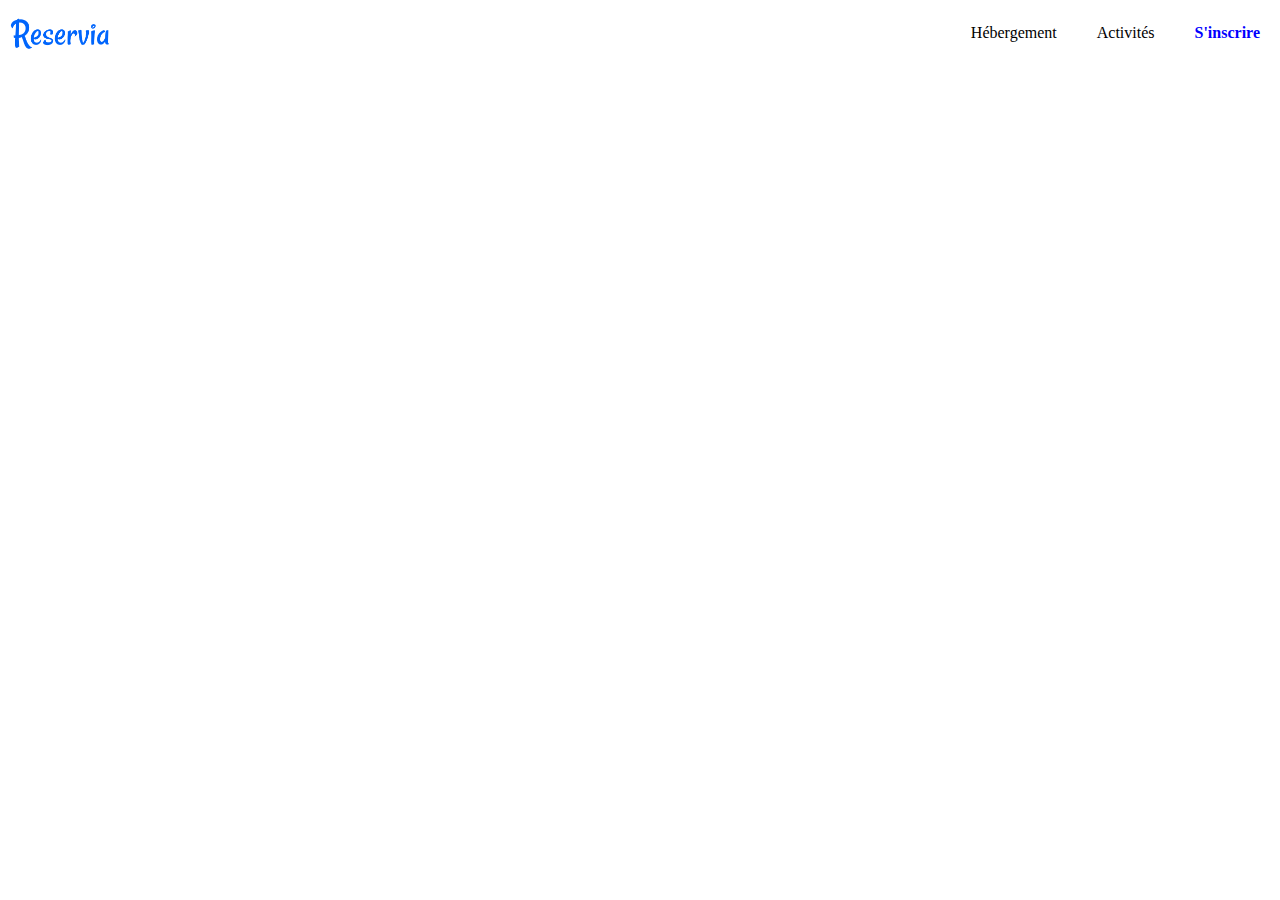
==== reservia.html @ b4c1971b "bandeau haut fait" ====
<!DOCTYPE html>
<html lang="en">
<head>
    <meta charset="UTF-8">
    <meta name="viewport" content="width=device-width, initial-scale=1.0">
    <title>Document</title>
    <link rel="stylesheet" href="reservia.css">
</head>
<body>
    <main>
        <header>
            <div id="bandeau">
                <img src="reservia_logo.png" alt="logo de reservia">
                <div>
                    <nav>
                        <ul>    
                            <li><a href="#hebergement">Hébergement</a></li>
                            <li><a href="#activite">Activités</a></li>
                            <li>S'inscrire</li>
                        </ul>
                    </nav>
                </div>
            </div>
        </header>
        <section id="hebergement">

        </section>
        <section id="activite">

        </section>
        <footer>

        </footer>
    </main>
</body>
</html>
---- reservia.css ----
body{
    padding: 0;
    margin:0;

}
#bandeau{
    display: flex;
    justify-content: space-between;
    align-items: center;
    padding: 0;
    margin: 0;
}
#bandeau img{
    padding: 10px;
    width: 100px;
    height: fit-content;
    
}
li a {
    text-decoration: none;
    color: black;
    font-weight:200;
    
}
#bandeau div nav ul{
    list-style-type: none;
    display: flex;
    color: blue;
    font-weight: bold;
    height: fit-content;
    padding: 0;
    margin: 0;
}
#bandeau div nav ul li:hover{
    border-top:2px blue solid 
    
}
li{
    padding: 20px;
}

div{
    padding: 0;
    margin: 0;
}
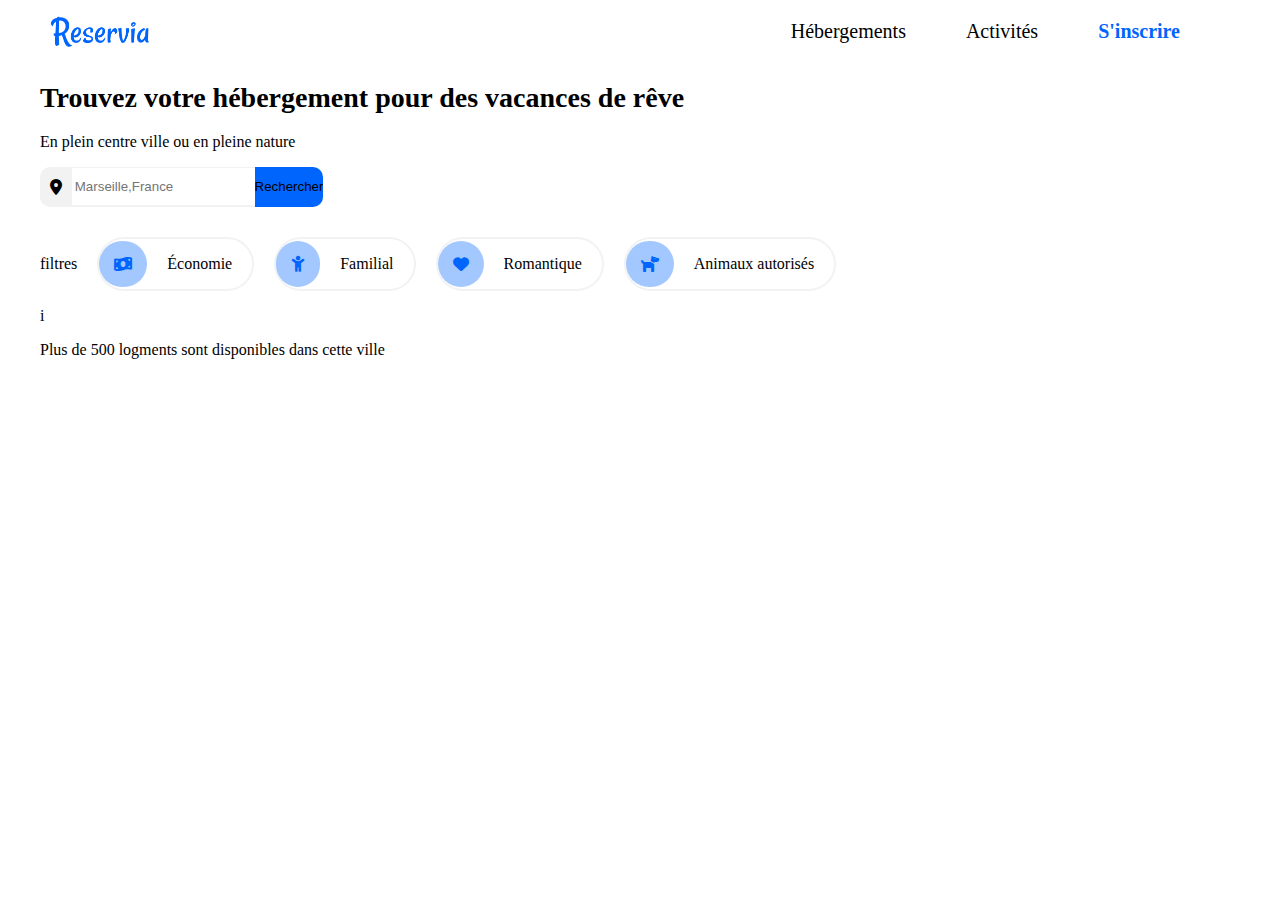
==== commit fa0d6ae9: "header casi fini" ====
--- a/reservia.html
+++ b/reservia.html
@@ -5,6 +5,9 @@
     <meta name="viewport" content="width=device-width, initial-scale=1.0">
     <title>Document</title>
     <link rel="stylesheet" href="reservia.css">
+    <link href="https://fonts.googleapis.com/css2?family=Raleway:wght@400&display=swap" rel="stylesheet">
+    <link href="https://cdnjs.cloudflare.com/ajax/libs/font-awesome/6.0.0-beta3/css/all.min.css" rel="stylesheet">
+    
 </head>
 <body>
     <main>
@@ -14,13 +17,42 @@
                 <div>
                     <nav>
                         <ul>    
-                            <li><a href="#hebergement">Hébergement</a></li>
+                            <li><a href="#hebergement">Hébergements</a></li>
                             <li><a href="#activite">Activités</a></li>
                             <li>S'inscrire</li>
                         </ul>
                     </nav>
                 </div>
             </div>
+            <h1>Trouvez votre hébergement pour des  vacances de rêve</h1>
+            <p>En plein centre ville ou en pleine nature</p>
+            <div id="recherche">
+                <i class="fa-sharp fa-solid fa-location-dot"></i>
+                <input type="text" placeholder="Marseille,France">
+                <input type="submit" value="Rechercher" id="submit">
+            </div>
+            <div id="filtre">
+                <p>filtres</p>
+                
+                <span>
+                    <i class="fa-solid fa-money-bill-wave"></i>
+                    <p>Économie</p>
+                </span>
+                <span>
+                    <i class="fa-solid fa-child"></i>
+                    <p>Familial</p>
+                    
+                </span>
+                <span>
+                    <i class="fa-solid fa-heart"></i>
+                    <p>Romantique</p>
+                </span>
+                <span>
+                    <i class="fa-solid fa-dog"></i>
+                    <p>Animaux autorisés</p>
+                </span>
+            </div>
+            <p>i</p><p>Plus de 500 logments sont disponibles dans cette ville</p>
         </header>
         <section id="hebergement">
 
--- a/reservia.css
+++ b/reservia.css
@@ -1,8 +1,24 @@
+html{
+    font-family: 'Raleway' sans-serif;
+}
 body{
     padding: 0;
     margin:0;
 
 }
+
+
+
+/*HEADER DEBUT */
+h1{
+
+    font-size:28px;
+}
+header{
+    margin: 40px;
+    margin-top: 0;
+}
+
 #bandeau{
     display: flex;
     justify-content: space-between;
@@ -11,7 +27,7 @@
     margin: 0;
 }
 #bandeau img{
-    padding: 10px;
+    padding-left: 10px;
     width: 100px;
     height: fit-content;
     
@@ -21,25 +37,95 @@
     color: black;
     font-weight:200;
     
+    
+    
 }
 #bandeau div nav ul{
     list-style-type: none;
     display: flex;
-    color: blue;
+    color: #0065FC;
     font-weight: bold;
-    height: fit-content;
     padding: 0;
     margin: 0;
+    margin-right: 20px;
+    
 }
 #bandeau div nav ul li:hover{
-    border-top:2px blue solid 
+    border-top:2px #0065FC solid ;
+    
     
 }
 li{
     padding: 20px;
+    margin-right: 20px;
+    font-size: 20px;
+    
+    
+
 }
 
-div{
+#recherche{
+    height: 40px;
+    display: flex;
+    justify-content: flex-start;
+    align-items: center;
+    background-color: #F2F2F2;/**/
+    border-radius: 10px;
+    width: fit-content;
+    margin-bottom: 30px;
+}
+#recherche i {
+    border: 0;
+    padding:10px;
+    margin: 0;
+    
+
+}
+#recherche [type="text"]{
+    border: 0;
+    padding: 1%;
+    margin: 0%;
+    height: 80%;
+}
+#recherche [type="submit"]{
+    height: 100%;
+    border: 0;
     padding: 0;
     margin: 0;
-}+    border-top-right-radius: 10px;
+    border-bottom-right-radius: 10px;
+    background-color: #0065FC;
+}
+#filtre span i ,#filtre span p, #filtre p{
+    display: inline;
+}
+#filtre{
+    display: flex;
+    justify-content: flex-start;
+    align-items: center;
+    gap: 20px;
+}
+#filtre span{
+    display: flex;
+    align-items:center;
+    background-color: #FFFFFF;
+   
+    border-radius: 100px;
+    border:2PX SOLID #F2F2F2;
+    padding: 0;
+    margin: 0;
+}
+#filtre span i{
+    color: #0065FC;
+    background-color: #a3c8ff;
+    margin: 0;
+    padding: 15px;
+    margin-right: 20px;
+    border-radius: 1000px;
+}
+#filtre span p{
+    margin-right: 20px;
+}
+
+
+/*HEARDER FIN*/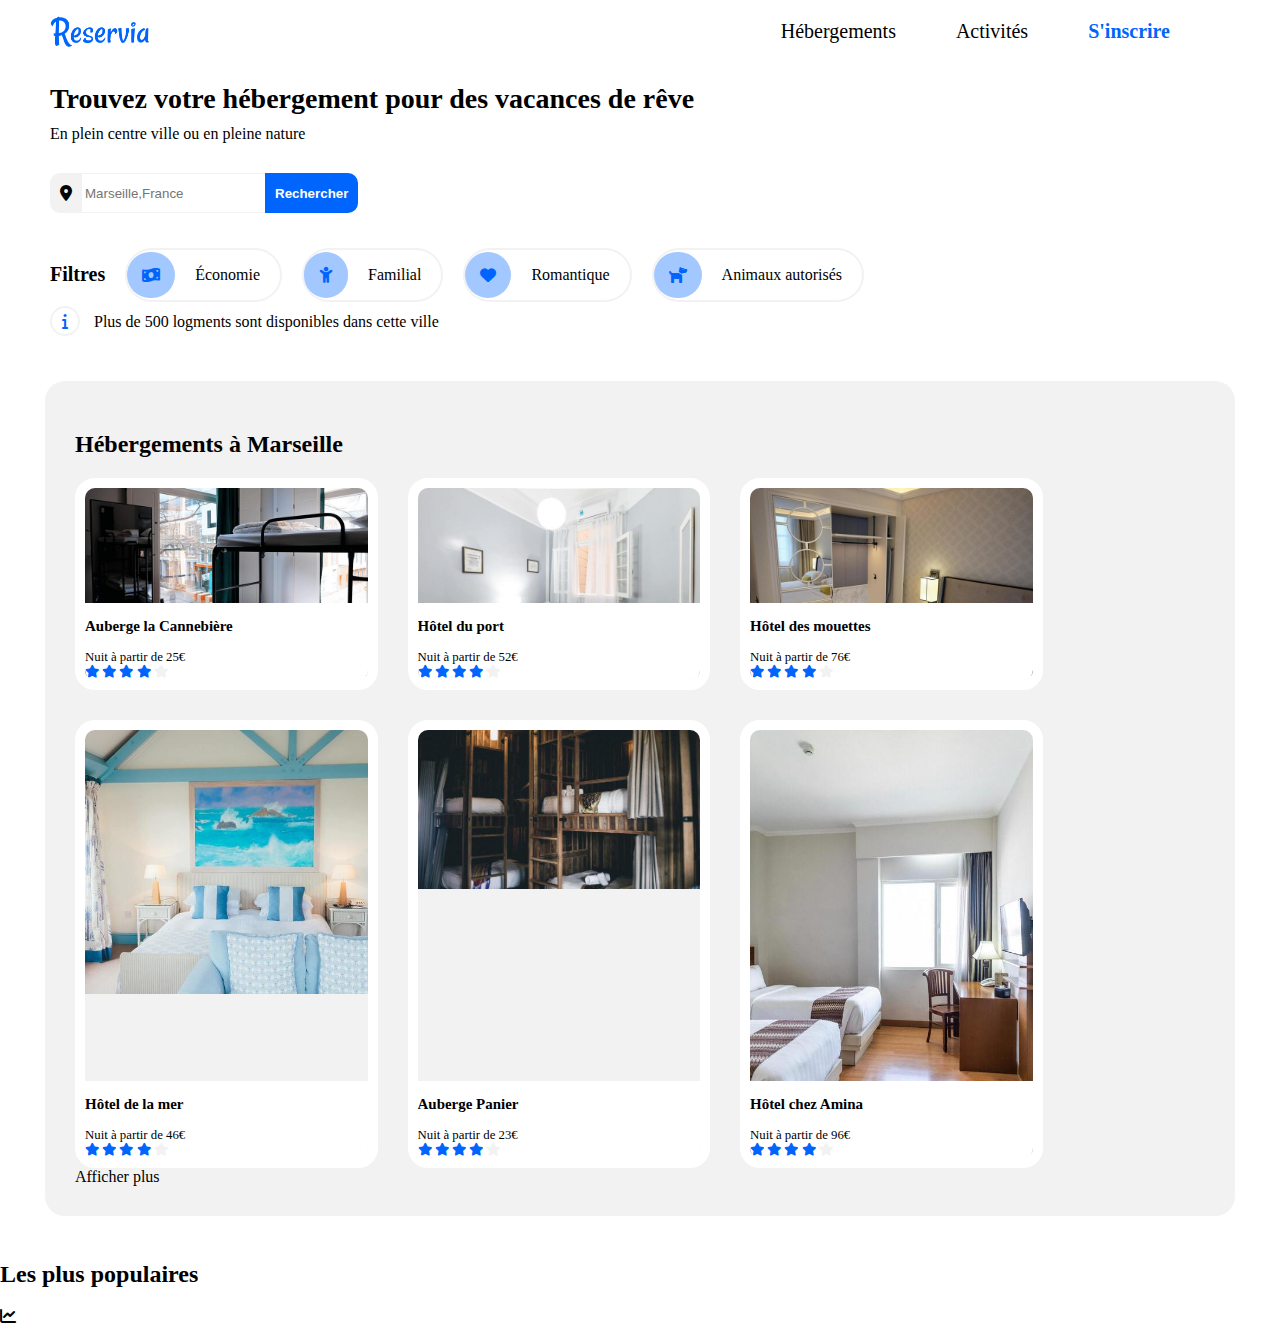
==== commit 2e31d54b: "section 1 preseque fini" ====
--- a/reservia.html
+++ b/reservia.html
@@ -25,14 +25,14 @@
                 </div>
             </div>
             <h1>Trouvez votre hébergement pour des  vacances de rêve</h1>
-            <p>En plein centre ville ou en pleine nature</p>
+            <span id="uh1">En plein centre ville ou en pleine nature</span>
             <div id="recherche">
                 <i class="fa-sharp fa-solid fa-location-dot"></i>
                 <input type="text" placeholder="Marseille,France">
                 <input type="submit" value="Rechercher" id="submit">
             </div>
             <div id="filtre">
-                <p>filtres</p>
+                <p>Filtres</p>
                 
                 <span>
                     <i class="fa-solid fa-money-bill-wave"></i>
@@ -52,11 +52,121 @@
                     <p>Animaux autorisés</p>
                 </span>
             </div>
-            <p>i</p><p>Plus de 500 logments sont disponibles dans cette ville</p>
+            <i class="fa-solid fa-info"></i>
+            <p >Plus de 500 logments sont disponibles dans cette ville</p>
         </header>
-        <section id="hebergement">
+        <div>
+            <section id="hebergement">
+                <h2>Hébergements à Marseille</h2>
+                <div id="marseille">
+                    <article class="article">
+                        <img src="hosting/small/marcus-loke-WQJvWU_HZFo-unsplash.jpg" alt="">
+                        <div class="bandabso">
+                            <div>
+                                <h3>Auberge la Cannebière</h3>
+                                <span>Nuit à partir de 25€</span>
+                            </div>
+                            <div class="note">
+                                <i class="fa-solid fa-star etoile"></i>
+                                <i class="fa-solid fa-star etoile"></i>
+                                <i class="fa-solid fa-star etoile"></i>
+                                <i class="fa-solid fa-star etoile"></i>
+                                <i class="fa-solid fa-star pasetoile"></i>
+                            </div>
+                        </div>
+                    </article>
+                    <article class="article">
+                        <img src="hosting/small/fred-kleber-gTbaxaVLvsg-unsplash.jpg" alt="">
+                        <div class="bandabso">
+                            <div>
+                                <h3>Hôtel du port</h3>
+                                <span>Nuit à partir de 52€</span>
+                            </div>
+                            <div class="note">
+                                <i class="fa-solid fa-star etoile"></i>
+                                <i class="fa-solid fa-star etoile"></i>
+                                <i class="fa-solid fa-star etoile"></i>
+                                <i class="fa-solid fa-star etoile"></i>
+                                <i class="fa-solid fa-star pasetoile"></i>
+                            </div>
+                        </div>
+                    </article>
+                    <article class="article">
+                        <img src="hosting/small/reisetopia-B8WIgxA_PFU-unsplash.jpg" alt="">
+                        <div class="bandabso">
+                            <div>
+                                <h3>Hôtel des mouettes</h3>
+                                <span>Nuit à partir de 76€</span>
+                            </div>
+                            <div class="note">
+                                <i class="fa-solid fa-star etoile"></i>
+                                <i class="fa-solid fa-star etoile"></i>
+                                <i class="fa-solid fa-star etoile"></i>
+                                <i class="fa-solid fa-star etoile"></i>
+                                <i class="fa-solid fa-star pasetoile"></i>
+                            </div>
+                        </div>
+                    </article>
+                    <article class="article">
+                        <img src="hosting/small/annie-spratt-Eg1qcIitAuA-unsplash.jpg" alt="">
+                        <div class="bandabso">
+                            <div>
+                                <h3>Hôtel de la mer</h3>
+                                <span>Nuit à partir de 46€</span>
+                            </div>
+                            <div class="note">
+                                <i class="fa-solid fa-star etoile"></i>
+                                <i class="fa-solid fa-star etoile"></i>
+                                <i class="fa-solid fa-star etoile"></i>
+                                <i class="fa-solid fa-star etoile"></i>
+                                <i class="fa-solid fa-star pasetoile"></i>
+                            </div>
+                        </div>
+                    </article>
+                    <article class="article">
+                        <img src="hosting/small/nicate-lee-kT-ZyaiwBe0-unsplash.jpg" alt="">
+                        <div class="bandabso">
+                            <div>
+                                <h3>Auberge Panier</h3>
+                                <span>Nuit à partir de 23€</span>
+                            </div>
+                            <div class="note">
+                                <i class="fa-solid fa-star etoile"></i>
+                                <i class="fa-solid fa-star etoile"></i>
+                                <i class="fa-solid fa-star etoile"></i>
+                                <i class="fa-solid fa-star etoile"></i>
+                                <i class="fa-solid fa-star pasetoile"></i>
+                            </div>
+                        </div>
+                    </article>
+                    <article class="article">
+                        <img src="hosting/small/febrian-zakaria-M6S1WvfW68A-unsplash.jpg" alt="">
+                        <div class="bandabso">
+                            <div>
+                                <h3>Hôtel chez Amina</h3>
+                                <span>Nuit à partir de 96€</span>
+                            </div>
+                            <div class="note">
+                                <i class="fa-solid fa-star etoile"></i>
+                                <i class="fa-solid fa-star etoile"></i>
+                                <i class="fa-solid fa-star etoile"></i>
+                                <i class="fa-solid fa-star etoile"></i>
+                                <i class="fa-solid fa-star pasetoile"></i>
+                            </div>
+                        </div>
+                    </article>
+                </div>
+                <span>Afficher plus</span>
+            </section>
 
-        </section>
+
+            
+            <section id="populaire">
+                <h2>Les plus populaires</h2>
+                <i class="fa-solid fa-chart-line"></i>
+
+            </section>
+        </div>
         <section id="activite">
 
         </section>
--- a/reservia.css
+++ b/reservia.css
@@ -2,21 +2,22 @@
     font-family: 'Raleway' sans-serif;
 }
 body{
-    padding: 0;
+    padding:0;
     margin:0;
-
+    
 }
 
 
 
 /*HEADER DEBUT */
 h1{
-
+    margin: 0;
+    margin-top: 20px;
     font-size:28px;
+    margin-bottom: 10px;
 }
 header{
-    margin: 40px;
-    margin-top: 0;
+    margin: 0 50px;
 }
 
 #bandeau{
@@ -27,7 +28,7 @@
     margin: 0;
 }
 #bandeau img{
-    padding-left: 10px;
+    
     width: 100px;
     height: fit-content;
     
@@ -65,6 +66,7 @@
 }
 
 #recherche{
+
     height: 40px;
     display: flex;
     justify-content: flex-start;
@@ -72,7 +74,7 @@
     background-color: #F2F2F2;/**/
     border-radius: 10px;
     width: fit-content;
-    margin-bottom: 30px;
+    margin: 30px 0;
 }
 #recherche i {
     border: 0;
@@ -90,11 +92,13 @@
 #recherche [type="submit"]{
     height: 100%;
     border: 0;
-    padding: 0;
+    padding: 10px;
     margin: 0;
     border-top-right-radius: 10px;
     border-bottom-right-radius: 10px;
     background-color: #0065FC;
+    color: white;
+    font-weight: 600;
 }
 #filtre span i ,#filtre span p, #filtre p{
     display: inline;
@@ -127,5 +131,64 @@
     margin-right: 20px;
 }
 
-
-/*HEARDER FIN*/+#filtre>p{
+    font-size: 20px;
+    font-weight: 600;
+}
+header>i{
+    width: 16px;
+    padding: 5px;
+    text-align: center;
+    color: #0065FC;
+    background-color:white;
+    
+    border: 2px solid #F2F2F2;
+    border-radius: 50px;
+}
+header>p{
+    display: inline;
+    margin-left: 10px;
+}
+/*HEARDER FIN*/
+#hebergement{
+    background-color: #F2F2F2;
+    padding: 30px;
+    margin: 45px;
+    border-radius: 20px;
+    
+    
+    
+}
+.etoile{
+    color: #0065FC;
+}
+.pasetoile{
+    color: #F2F2F2;
+}
+.article{
+    
+    width: 25%;
+    position: relative;
+    border-radius: 20px;
+    overflow: hidden;
+    border: 10px solid white;
+}
+.article img{
+    width: 100%;
+}
+.bandabso{
+    font-size: 0.8em;
+    display: flex;
+    flex-direction: column;
+    justify-content: space-between;
+    width: 100%;
+    bottom: 0;
+    left: 0;
+    position: absolute;
+    background-color: #FFFFFF;
+}
+#marseille{
+    display: flex;
+    flex-wrap: wrap;
+    gap: 30px;
+}
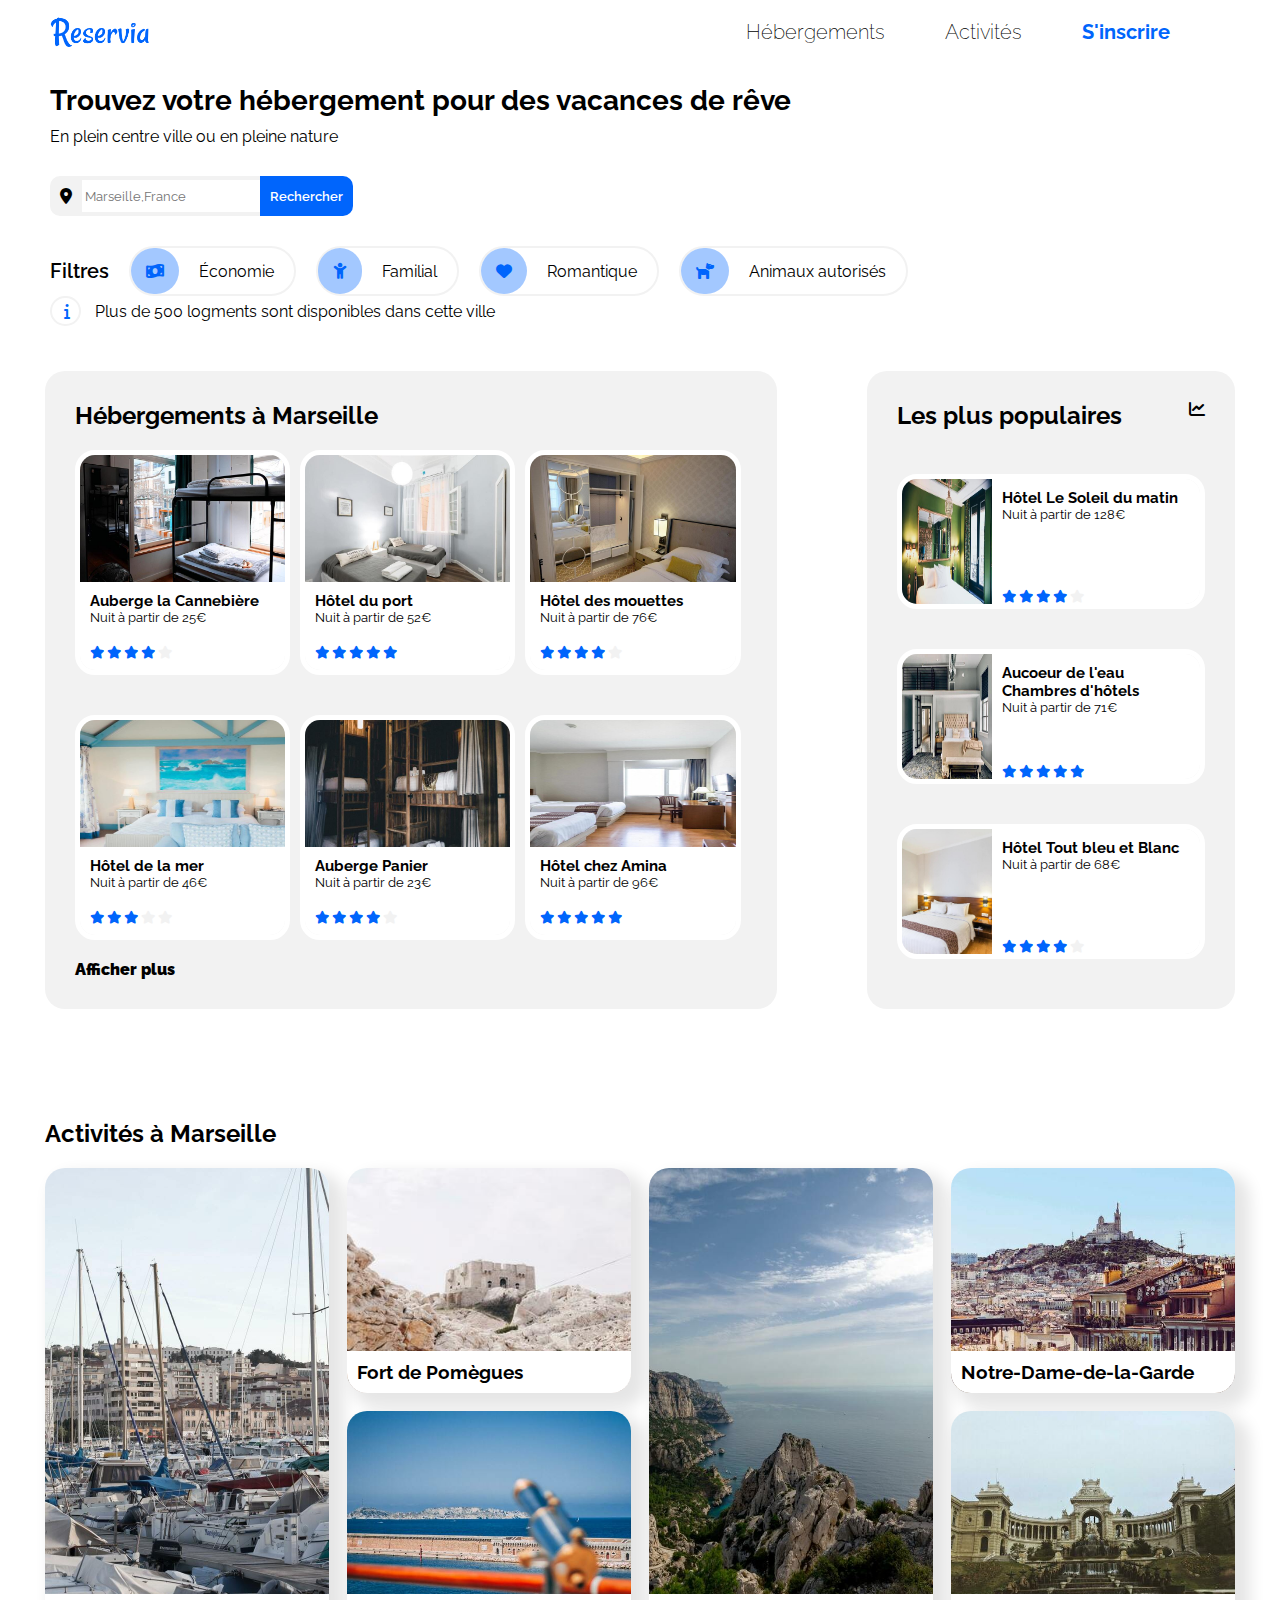
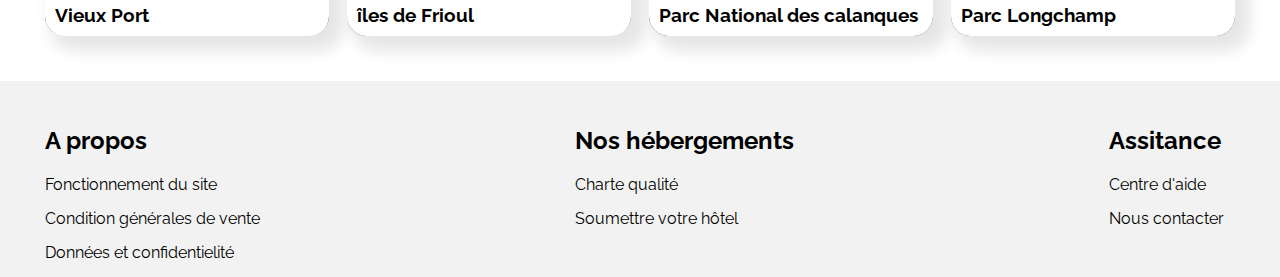
==== commit 7b222305: "reservia fini commencement de la parti responsive" ====
--- a/reservia.html
+++ b/reservia.html
@@ -36,33 +36,33 @@
                 
                 <span>
                     <i class="fa-solid fa-money-bill-wave"></i>
-                    <p>Économie</p>
+                    <span>Économie</span>
                 </span>
                 <span>
                     <i class="fa-solid fa-child"></i>
-                    <p>Familial</p>
+                    <span>Familial</span>
                     
                 </span>
                 <span>
                     <i class="fa-solid fa-heart"></i>
-                    <p>Romantique</p>
+                    <span>Romantique</span>
                 </span>
                 <span>
                     <i class="fa-solid fa-dog"></i>
-                    <p>Animaux autorisés</p>
+                    <span>Animaux autorisés</span>
                 </span>
             </div>
             <i class="fa-solid fa-info"></i>
             <p >Plus de 500 logments sont disponibles dans cette ville</p>
         </header>
-        <div>
+        <div id="premieresection">
             <section id="hebergement">
                 <h2>Hébergements à Marseille</h2>
-                <div id="marseille">
+                <div class="marseille">
                     <article class="article">
                         <img src="hosting/small/marcus-loke-WQJvWU_HZFo-unsplash.jpg" alt="">
                         <div class="bandabso">
-                            <div>
+                            <div class="titreprix">
                                 <h3>Auberge la Cannebière</h3>
                                 <span>Nuit à partir de 25€</span>
                             </div>
@@ -78,7 +78,7 @@
                     <article class="article">
                         <img src="hosting/small/fred-kleber-gTbaxaVLvsg-unsplash.jpg" alt="">
                         <div class="bandabso">
-                            <div>
+                            <div class="titreprix">
                                 <h3>Hôtel du port</h3>
                                 <span>Nuit à partir de 52€</span>
                             </div>
@@ -87,14 +87,14 @@
                                 <i class="fa-solid fa-star etoile"></i>
                                 <i class="fa-solid fa-star etoile"></i>
                                 <i class="fa-solid fa-star etoile"></i>
-                                <i class="fa-solid fa-star pasetoile"></i>
+                                <i class="fa-solid fa-star etoile"></i>
                             </div>
                         </div>
                     </article>
                     <article class="article">
                         <img src="hosting/small/reisetopia-B8WIgxA_PFU-unsplash.jpg" alt="">
                         <div class="bandabso">
-                            <div>
+                            <div class="titreprix">
                                 <h3>Hôtel des mouettes</h3>
                                 <span>Nuit à partir de 76€</span>
                             </div>
@@ -110,7 +110,7 @@
                     <article class="article">
                         <img src="hosting/small/annie-spratt-Eg1qcIitAuA-unsplash.jpg" alt="">
                         <div class="bandabso">
-                            <div>
+                            <div class="titreprix">
                                 <h3>Hôtel de la mer</h3>
                                 <span>Nuit à partir de 46€</span>
                             </div>
@@ -118,7 +118,7 @@
                                 <i class="fa-solid fa-star etoile"></i>
                                 <i class="fa-solid fa-star etoile"></i>
                                 <i class="fa-solid fa-star etoile"></i>
-                                <i class="fa-solid fa-star etoile"></i>
+                                <i class="fa-solid fa-star pasetoile"></i>
                                 <i class="fa-solid fa-star pasetoile"></i>
                             </div>
                         </div>
@@ -126,7 +126,7 @@
                     <article class="article">
                         <img src="hosting/small/nicate-lee-kT-ZyaiwBe0-unsplash.jpg" alt="">
                         <div class="bandabso">
-                            <div>
+                            <div class="titreprix">
                                 <h3>Auberge Panier</h3>
                                 <span>Nuit à partir de 23€</span>
                             </div>
@@ -142,7 +142,7 @@
                     <article class="article">
                         <img src="hosting/small/febrian-zakaria-M6S1WvfW68A-unsplash.jpg" alt="">
                         <div class="bandabso">
-                            <div>
+                            <div class="titreprix">
                                 <h3>Hôtel chez Amina</h3>
                                 <span>Nuit à partir de 96€</span>
                             </div>
@@ -151,27 +151,126 @@
                                 <i class="fa-solid fa-star etoile"></i>
                                 <i class="fa-solid fa-star etoile"></i>
                                 <i class="fa-solid fa-star etoile"></i>
-                                <i class="fa-solid fa-star pasetoile"></i>
-                            </div>
-                        </div>
-                    </article>
-                </div>
-                <span>Afficher plus</span>
+                                <i class="fa-solid fa-star etoile"></i>
+                            </div>
+                        </div>
+                    </article>
+                </div>
+                <span class="Afficherplus">Afficher plus</span>
             </section>
 
 
             
             <section id="populaire">
-                <h2>Les plus populaires</h2>
-                <i class="fa-solid fa-chart-line"></i>
-
+                <div id="titrepop">
+                    <h2>Les plus populaires</h2>
+                    <i class="fa-solid fa-chart-line"></i>
+                </div>
+                
+                <div class="marseille">
+                    <article class="article">
+                        <img src="hosting/small/emile-guillemot-Bj_rcSC5XfE-unsplash.jpg" alt="">
+                        <div class="bandabso">
+                            <div class="titreprix">
+                                <h3>Hôtel Le Soleil du matin</h3>
+                                <span>Nuit à partir de 128€</span>
+                            </div>
+                            <div class="note">
+                                <i class="fa-solid fa-star etoile"></i>
+                                <i class="fa-solid fa-star etoile"></i>
+                                <i class="fa-solid fa-star etoile"></i>
+                                <i class="fa-solid fa-star etoile"></i>
+                                <i class="fa-solid fa-star pasetoile"></i>
+                            </div>
+                        </div>
+                    </article>
+                    <article class="article">
+                        <img src="hosting/small/aw-creative-VGs8z60yT2c-unsplash.jpg" alt="">
+                        <div class="bandabso">
+                            <div class="titreprix">
+                                <h3>Aucoeur de l'eau Chambres d'hôtels</h3>
+                                <span>Nuit à partir de 71€</span>
+                            </div>
+                            <div class="note">
+                                <i class="fa-solid fa-star etoile"></i>
+                                <i class="fa-solid fa-star etoile"></i>
+                                <i class="fa-solid fa-star etoile"></i>
+                                <i class="fa-solid fa-star etoile"></i>
+                                <i class="fa-solid fa-star etoile"></i>
+                            </div>
+                        </div>
+                    </article>
+                    <article class="article">
+                        <img src="hosting/small/febrian-zakaria-sjvU0THccQA-unsplash.jpg" alt="">
+                        <div class="bandabso">
+                            <div class="titreprix">
+                                <h3>Hôtel Tout bleu et Blanc</h3>
+                                <span>Nuit à partir de 68€</span>
+                            </div>
+                            <div class="note">
+                                <i class="fa-solid fa-star etoile"></i>
+                                <i class="fa-solid fa-star etoile"></i>
+                                <i class="fa-solid fa-star etoile"></i>
+                                <i class="fa-solid fa-star etoile"></i>
+                                <i class="fa-solid fa-star pasetoile"></i>
+                            </div>
+                        </div>
+                    </article>
+                </div>
             </section>
         </div>
         <section id="activite">
+            <h2>Activités à Marseille</h2>
+            <div id="listactivite">
+                <article id="article-1" class="activite">
+                    <img src="activity/medium/reno-laithienne-QUgJhdY5Fyk-unsplash.jpg" alt="">
+                    <h3>Vieux Port</h3>
+
+                </article>
+                <article id="article-2" class="activite">
+                    <img src="activity/small/paul-hermann-QFTrLdQIRhI-unsplash.jpg" alt="">
+                    <h3>Fort de Pomègues</h3>
+
+                </article>
+                <article id="article-3"  class="activite">
+                    <img src="activity/small/kevin-hikari-rV_Qd1l-VXg-unsplash.jpg" alt="">
+                    <h3>îles de Frioul</h3>
+
+                </article>
+                <article id="article-4" class="activite">
+                    <img src="activity/medium/kilyan-sockalingum-NR8-cBCN3aI-unsplash.jpg" alt="">
+                    <h3>Parc National des calanques</h3>
+
+                </article>
+                <article id="article-5" class="activite">
+                    <img src="activity/small/florian-wehde-xW9e8gdotxI-unsplash.jpg" alt="">
+                    <h3>Notre-Dame-de-la-Garde</h3>
+
+                </article>
+                <article id="article-6"  class="activite">
+                    <img src="activity/small/lena-paulin-wH2-EJoDcV0-unsplash.jpg" alt="">
+                    <h3>Parc Longchamp</h3>
+                </article>
+            </div>
 
         </section>
         <footer>
-
+            <div>
+                <h2>A propos</h2>
+                <span>Fonctionnement du site</span>
+                <span>Condition générales de vente</span>
+                <span>Données et confidentielité</span>
+            </div>
+            <div>
+                <h2>Nos hébergements</h2>
+                <span>Charte qualité</span>
+                <span>Soumettre votre hôtel</span>
+            </div>
+            <div>
+                <h2>Assitance</h2>
+                <span>Centre d'aide</span>
+                <span>Nous contacter</span>
+            </div>
         </footer>
     </main>
 </body>
--- a/reservia.css
+++ b/reservia.css
@@ -1,14 +1,9 @@
-html{
-    font-family: 'Raleway' sans-serif;
-}
-body{
-    padding:0;
-    margin:0;
-    
-}
-
-
-
+* {
+    margin: 0;
+    padding: 0;
+    box-sizing: border-box;
+    font-family: 'Raleway';
+}
 /*HEADER DEBUT */
 h1{
     margin: 0;
@@ -109,7 +104,7 @@
     align-items: center;
     gap: 20px;
 }
-#filtre span{
+#filtre>span{
     display: flex;
     align-items:center;
     background-color: #FFFFFF;
@@ -127,8 +122,8 @@
     margin-right: 20px;
     border-radius: 1000px;
 }
-#filtre span p{
-    margin-right: 20px;
+#filtre span span{
+    padding-right: 20px;
 }
 
 #filtre>p{
@@ -136,8 +131,10 @@
     font-weight: 600;
 }
 header>i{
+
+    display: block;
     width: 16px;
-    padding: 5px;
+    padding: 5px 15px 5px 12px;
     text-align: center;
     color: #0065FC;
     background-color:white;
@@ -150,11 +147,22 @@
     margin-left: 10px;
 }
 /*HEARDER FIN*/
+
+
+
+
+/*section hebergement */
+
 #hebergement{
+    width: 60%;
     background-color: #F2F2F2;
     padding: 30px;
     margin: 45px;
     border-radius: 20px;
+    display: flex;
+    flex-direction: column;
+    justify-content: space-between;
+   
     
     
     
@@ -165,30 +173,204 @@
 .pasetoile{
     color: #F2F2F2;
 }
-.article{
-    
-    width: 25%;
+#hebergement .marseille .article{
+    width: 32%;
     position: relative;
     border-radius: 20px;
     overflow: hidden;
-    border: 10px solid white;
-}
-.article img{
-    width: 100%;
-}
-.bandabso{
+    border: 5px solid white;
+    margin: 20px 0;
+    height: 25vh;
+}
+#hebergement .marseille .article img{
+    width: 100%;
+    position: absolute;
+    top: 0;
+    left: 0;
+    height: 15vh;
+}
+#hebergement .marseille .bandabso{
+    padding: 10px;
     font-size: 0.8em;
     display: flex;
     flex-direction: column;
-    justify-content: space-between;
     width: 100%;
     bottom: 0;
     left: 0;
     position: absolute;
     background-color: #FFFFFF;
-}
-#marseille{
+    gap: 20px;
+}
+#hebergement .marseille{
     display: flex;
     flex-wrap: wrap;
-    gap: 30px;
-}
+    gap: 1.5%;
+}
+
+/*section populaire */
+#populaire{
+    width: 30%;
+    background-color: #F2F2F2;
+    padding: 30px;
+    margin: 45px;
+    border-radius: 20px;
+    display: flex;
+    flex-direction: column;
+    justify-content: space-between;
+
+}
+#populaire .marseille{
+    display: flex;
+    flex-direction: column;
+    flex-wrap: wrap;
+    gap: 1.5%;
+}
+#populaire>span>h2{
+    display: inline;
+}
+#populaire>span{
+    display: flex;
+    width: 100%;
+    justify-content: space-between;
+}
+#populaire .article img{
+    position: absolute;
+    top: 0;
+    left: 0;
+    width: 30%;
+    height: 15vh;
+
+}
+#populaire .article{
+    width: 100%;
+    position: relative;
+    border-radius: 20px;
+    overflow: hidden;
+    border: 5px solid white;
+    margin: 20px 0;
+    height: 15vh;
+}
+#populaire #titrepop{
+    display: flex;
+    justify-content: space-between;
+}
+#populaire .bandabso{
+    padding: 10px;
+    font-size: 0.8em;
+    display: flex;
+    flex-direction: column;
+    justify-content: space-between;
+    width: 70%;
+    top: 0;
+    right: 0;
+    position: absolute;
+    background-color: #FFFFFF;
+    gap: 20px;
+    height: 15vh;
+}
+#premieresection{
+    display: flex;
+
+}
+.Afficherplus{
+    font-weight: 900;
+}
+/*activiter*/
+
+
+
+#activite{
+    display: flex;
+    flex-direction: column;
+    padding: 45px;
+}
+#activite>h2{
+    margin: 20px 0;
+}
+#listactivite{
+    display: grid;
+    grid-template-areas: /**/
+        "a b d e"
+        "a c d f";
+    gap: 2vh;
+}
+.activite{
+    position: relative;
+    box-shadow: 10px 10px 15px 5px rgba(0, 0, 0, 0.1);
+    border-radius: 20px;
+    overflow: hidden;
+    height: 25vh;
+}
+.activite img{
+    object-fit: cover;
+    width: 100%;
+    height: 25vh;
+
+  
+}
+.activite h3{
+    position: absolute;
+    background-color: white;
+    z-index: 100;
+    bottom: 0;
+    width: 100%;
+    padding: 10px;
+}
+#article-1 img , #article-4 img{
+    height: 52vh;
+}
+#article-1{
+    grid-area: a ;
+    height: 52vh;
+}
+#article-2{
+    grid-area: b ;
+    
+}
+#article-3{
+    grid-area: c ;
+    
+}
+#article-4{
+    grid-area: d ;
+    height: 52vh;
+    
+}
+#article-5{
+    grid-area: e ;
+    
+}
+#article-6{
+    grid-area: f ;
+    
+}
+/*activiter fin*/ 
+
+
+/*footer*/
+footer{
+    width: 100%;
+    background-color: #F2F2F2;
+    display: flex;
+    justify-content: start;
+    padding-left: 45px;
+    padding-top: 45px;
+    gap: 35vh;
+
+}
+footer h2{
+    padding:0 0 20px 0;
+
+
+}
+footer span{
+    padding:0 0 15px 0;
+    
+
+
+}
+footer div{
+    display: flex;
+    flex-direction: column;
+    
+}
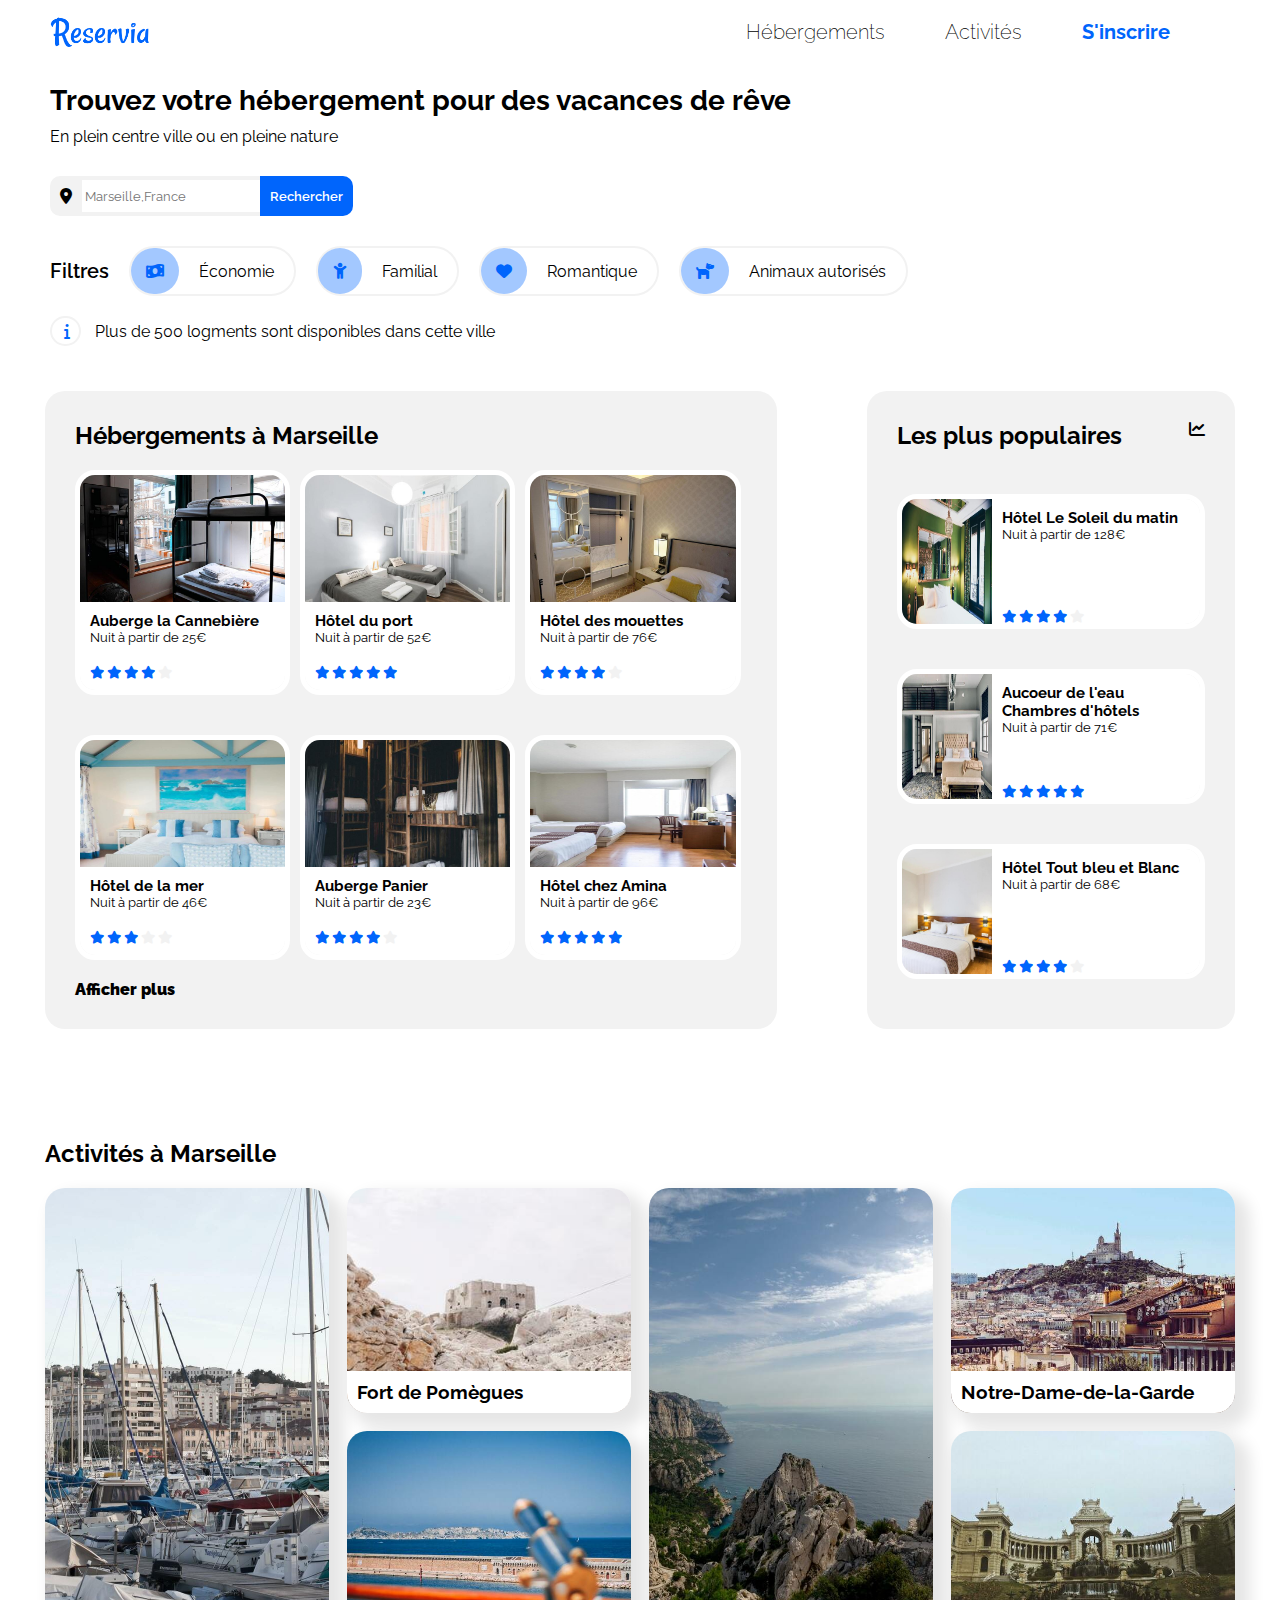
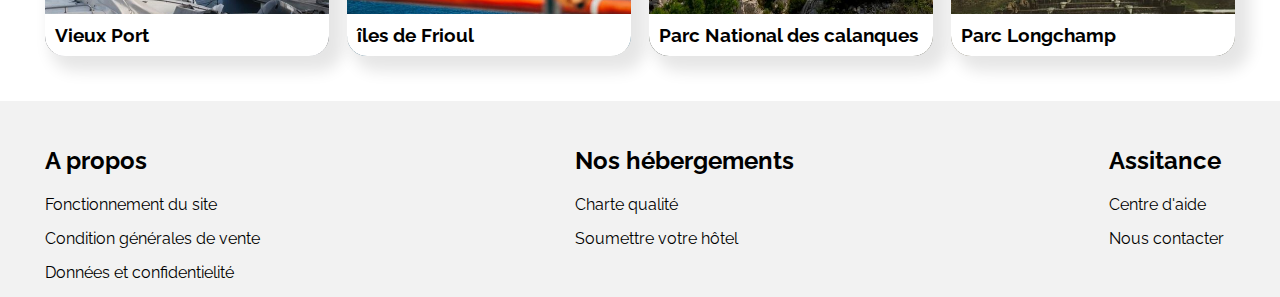
==== commit ebb69316: "tout fini" ====
--- a/reservia.html
+++ b/reservia.html
@@ -17,9 +17,9 @@
                 <div>
                     <nav>
                         <ul>    
-                            <li><a href="#hebergement">Hébergements</a></li>
-                            <li><a href="#activite">Activités</a></li>
-                            <li>S'inscrire</li>
+                            <li id="navhebergement"><a href="#hebergement">Hébergements</a></li>
+                            <li id="navactiviter"><a href="#activite">Activités</a></li>
+                            <li id="inscription">S'inscrire</li>
                         </ul>
                     </nav>
                 </div>
--- a/reservia.css
+++ b/reservia.css
@@ -1,3 +1,4 @@
+@media (min-width: 630px){
 * {
     margin: 0;
     padding: 0;
@@ -14,7 +15,6 @@
 header{
     margin: 0 50px;
 }
-
 #bandeau{
     display: flex;
     justify-content: space-between;
@@ -23,18 +23,13 @@
     margin: 0;
 }
 #bandeau img{
-    
     width: 100px;
     height: fit-content;
-    
 }
 li a {
     text-decoration: none;
     color: black;
     font-weight:200;
-    
-    
-    
 }
 #bandeau div nav ul{
     list-style-type: none;
@@ -47,21 +42,17 @@
     
 }
 #bandeau div nav ul li:hover{
-    border-top:2px #0065FC solid ;
-    
-    
+    border-top:2px #0065FC solid ; 
+}
+#bandeau div nav ul #inscription:hover{
+    border-top:2px white solid ;
 }
 li{
     padding: 20px;
     margin-right: 20px;
     font-size: 20px;
-    
-    
-
-}
-
+}
 #recherche{
-
     height: 40px;
     display: flex;
     justify-content: flex-start;
@@ -102,6 +93,7 @@
     display: flex;
     justify-content: flex-start;
     align-items: center;
+    flex-wrap: wrap;
     gap: 20px;
 }
 #filtre>span{
@@ -131,7 +123,7 @@
     font-weight: 600;
 }
 header>i{
-
+    margin-top: 20px;
     display: block;
     width: 16px;
     padding: 5px 15px 5px 12px;
@@ -147,12 +139,7 @@
     margin-left: 10px;
 }
 /*HEARDER FIN*/
-
-
-
-
 /*section hebergement */
-
 #hebergement{
     width: 60%;
     background-color: #F2F2F2;
@@ -162,10 +149,6 @@
     display: flex;
     flex-direction: column;
     justify-content: space-between;
-   
-    
-    
-    
 }
 .etoile{
     color: #0065FC;
@@ -206,7 +189,6 @@
     flex-wrap: wrap;
     gap: 1.5%;
 }
-
 /*section populaire */
 #populaire{
     width: 30%;
@@ -217,7 +199,6 @@
     display: flex;
     flex-direction: column;
     justify-content: space-between;
-
 }
 #populaire .marseille{
     display: flex;
@@ -239,7 +220,6 @@
     left: 0;
     width: 30%;
     height: 15vh;
-
 }
 #populaire .article{
     width: 100%;
@@ -270,15 +250,11 @@
 }
 #premieresection{
     display: flex;
-
 }
 .Afficherplus{
     font-weight: 900;
 }
 /*activiter*/
-
-
-
 #activite{
     display: flex;
     flex-direction: column;
@@ -305,8 +281,6 @@
     object-fit: cover;
     width: 100%;
     height: 25vh;
-
-  
 }
 .activite h3{
     position: absolute;
@@ -325,28 +299,22 @@
 }
 #article-2{
     grid-area: b ;
-    
 }
 #article-3{
     grid-area: c ;
-    
 }
 #article-4{
     grid-area: d ;
     height: 52vh;
-    
 }
 #article-5{
     grid-area: e ;
     
 }
 #article-6{
-    grid-area: f ;
-    
+    grid-area: f ; 
 }
 /*activiter fin*/ 
-
-
 /*footer*/
 footer{
     width: 100%;
@@ -356,21 +324,377 @@
     padding-left: 45px;
     padding-top: 45px;
     gap: 35vh;
-
 }
 footer h2{
     padding:0 0 20px 0;
-
-
 }
 footer span{
     padding:0 0 15px 0;
+}
+footer div{
+    display: flex;
+    flex-direction: column;
+}
+}
+@media (min-width: 0px) and (max-width: 629px){
+    * {
+        margin: 0;
+        padding: 0;
+        box-sizing: border-box;
+        font-family: 'Raleway';
+    }
+    /*HEADER DEBUT */
+    h1{
+        margin: 20px 30px;
+        font-size:25px;
+        margin-bottom: 10px;
+    }
+    #uh1, h1 , #recherche, #filtre, header>p,header>i{
+        margin: 20px 0px 20px 30px;
+    }
+    #bandeau{
+        display: flex;
+        position: relative;
+        justify-content: space-between;
+        align-items: center;
+        flex-wrap: wrap;
+        padding: 0;
+        margin: 0;
+        width: 100%;
+        height: 20vh;
+        border-bottom: 2px solid #F2F2F2;
+    }
+    #menubas{
+        align-self: flex-end;
+    }
+    #inscription{
+        position: absolute;
+        top: 0;
+        right: 0;
+        text-align: center;
+        margin: 20px;
+    }
+    #bandeau img{
+        width: 100px;
+        height: fit-content;
+        position: absolute;
+        top: 0;
+        left: 0;
+        margin: 30px 50px;
+        text-align: center;
+    }
+    #navhebergement{
+        text-align: center;
+        position: absolute;
+        bottom: 0;
+        left: 0;
+        width: 50%;
+    }
+    #navactiviter{
+        position: absolute;
+        text-align: center;
+        bottom: 0;
+        right: 0;
+        width: 50%;
+    }
+    li a {
+        text-decoration: none;
+        color: black;
+        font-weight:200;
+    }
+    #bandeau div nav ul{
+        list-style-type: none;
+        display: flex;
+        color: #0065FC;
+        font-weight: bold;
+        padding: 0;
+        margin: 0;
+        margin-right: 20px;
+    }
+    #bandeau div nav ul li:hover{
+        border-bottom:2px #0065FC solid ;
+    }
+    #bandeau div nav ul #inscription:hover{
+        border-bottom:2px white solid ;
+    }
+    li{
+        padding: 20px;
+        margin-right: 20px;
+        font-size: 20px;
+    }
+    #recherche{
+        height: 40px;
+        display: flex;
+        justify-content: flex-start;
+        align-items: center;
+        background-color: #F2F2F2;/**/
+        border-radius: 10px;
+        width: fit-content;
+    }
+    #recherche i {
+        border: 0;
+        padding:10px;
+        margin: 0;
+    }
+    #recherche [type="text"]{
+        border: 0;
+        padding: 1%;
+        margin: 0%;
+        height: 80%;
+    }
+    #recherche [type="submit"]{
+        height: 100%;
+        border: 0;
+        padding: 10px;
+        margin: 0;
+        border-top-right-radius: 10px;
+        border-bottom-right-radius: 10px;
+        background-color: #0065FC;
+        color: white;
+        font-weight: 600;
+    }
+    #filtre span i ,#filtre span p, #filtre p{
+        display: inline;
+    }
+    #filtre{
+        display: flex;
+        justify-content: flex-start;
+        flex-wrap: wrap;
+        align-items: center;
+        gap: 20px;
+    }
+    #filtre>span{
+        display: flex;
+        align-items:center;
+        background-color: #FFFFFF;
+        border-radius: 100px;
+        border:2PX SOLID #F2F2F2;
+        padding: 0;
+        margin: 0;
+    }
+    #filtre span i{
+        color: #0065FC;
+        background-color: #a3c8ff;
+        margin: 0;
+        padding: 15px;
+        margin-right: 20px;
+        border-radius: 1000px;
+    }
+    #filtre span span{
+        padding-right: 20px;
+    }
+    #filtre>p{
+        display: block;
+        width:100% ;
+        font-size: 20px;
+        font-weight: 600;
+    }
+    header>i{
+        width: 16px;
+        padding: 5px 15px 5px 12px;
+        text-align: center;
+        color: #0065FC;
+        background-color:white;
+        border: 2px solid #F2F2F2;
+        border-radius: 50px;
+    }
+    header>p{
+        display: inline;
+        margin-left: 10px;
+    }
+    /*HEARDER FIN*/
+    /*section hebergement */
+    #hebergement{
+        width: 100%;
+        background-color: white;
+        padding: 30px;
+        border-radius: 20px;
+        display: flex;
+        flex-direction: column;
+        justify-content: space-between;
+    }
+    .etoile{
+        color: #0065FC;
+    }
+    .pasetoile{
+        color: #F2F2F2;
+    }
+    #hebergement .marseille .article{
+        width: 100%;
+        position: relative;
+        border-radius: 20px;
+        overflow: hidden;
+        border: 5px solid white;
+        margin: 20px 0;
+        height: 25vh;
+        box-shadow: 10px 10px 15px 5px rgba(0, 0, 0, 0.1);
+    }
+    #hebergement .marseille .article img{
+        width: 100%;
+        position: absolute;
+        top: 0;
+        left: 0;
+        height: 15vh;
+    }
+    #hebergement .marseille .bandabso{
+        padding: 10px;
+        font-size: 0.8em;
+        display: flex;
+        flex-direction: column;
+        width: 100%;
+        bottom: 0;
+        left: 0;
+        position: absolute;
+        background-color: #FFFFFF;
+        gap: 20px;
+    }
+    #hebergement .marseille{
+        display: flex;
+        flex-wrap: wrap;
+        gap: 1.5%;
+    }
+    /*section populaire */
+    #populaire{
+        margin-top: 20px;
+        width: 100%;
+        background-color: #F2F2F2;
+        padding: 30px;
+        display: flex;
+        flex-direction: column;
+        justify-content: space-between;
     
-
-
-}
-footer div{
-    display: flex;
-    flex-direction: column;
-    
-}
+    }
+    #populaire .marseille{
+        display: flex;
+        flex-direction: column;
+        flex-wrap: wrap;
+        gap: 1.5%;
+    }
+    #populaire>span>h2{
+        display: inline;
+    }
+    #populaire>span{
+        display: flex;
+        width: 100%;
+        justify-content: space-between;
+    }
+    #populaire .article img{
+        position: absolute;
+        top: 0;
+        left: 0;
+        width: 30%;
+        height: 15vh;
+    }
+    #populaire .article{
+        width: 100%;
+        position: relative;
+        border-radius: 20px;
+        overflow: hidden;
+        border: 5px solid white;
+        margin: 20px 0;
+        height: 15vh;
+    }
+    #populaire #titrepop{
+        display: flex;
+        justify-content: space-between;
+    }
+    #populaire .bandabso{
+        padding: 10px;
+        font-size: 0.8em;
+        display: flex;
+        flex-direction: column;
+        justify-content: space-between;
+        width: 70%;
+        top: 0;
+        right: 0;
+        position: absolute;
+        background-color: #FFFFFF;
+        gap: 20px;
+        height: 15vh;
+    }
+    #premieresection{
+        display: flex;
+        flex-direction: column-reverse;
+    }
+    .Afficherplus{
+        font-weight: 900;
+    }
+    /*activiter*/
+    #activite{
+        display: flex;
+        flex-direction: column;
+        padding: 45px;
+    }
+    #activite>h2{
+        margin: 20px 0;
+    }
+    #listactivite{
+        display: grid;
+        grid-template-areas: /**/
+            "a"
+            "b"
+            "c"
+            "d"
+            "e"
+            "f";
+        gap: 2vh;
+    }
+    .activite{
+        position: relative;
+        box-shadow: 10px 10px 15px 5px rgba(0, 0, 0, 0.1);
+        border-radius: 20px;
+        overflow: hidden;
+        height: 25vh;
+    }
+    .activite img{
+        object-fit: cover;
+        width: 100%;
+        height: 25vh; 
+    }
+    .activite h3{
+        position: absolute;
+        background-color: white;
+        z-index: 100;
+        bottom: 0;
+        width: 100%;
+        padding: 10px;
+    }
+    #article-1{
+        grid-area: a ;
+    }
+    #article-2{
+      grid-area: b ;  
+    }
+    #article-3{
+        grid-area: c ; 
+    }
+    #article-4{
+        grid-area: d ;   
+    }
+    #article-5{
+        grid-area: e ;    
+    }
+    #article-6{
+        grid-area: f ;  
+    }
+    /*activiter fin*/ 
+    /*footer*/
+    footer{
+        width: 100%;
+        background-color: #F2F2F2;
+        display: flex;
+        flex-direction: column;
+        justify-content: start;
+        padding-left: 45px;
+    }
+    footer h2{
+        padding:45px 0 20px 0;
+    }
+    footer span{
+        padding:0 0 15px 0;
+    }
+    footer div{
+        display: flex;
+        flex-direction: column;
+    }
+    }